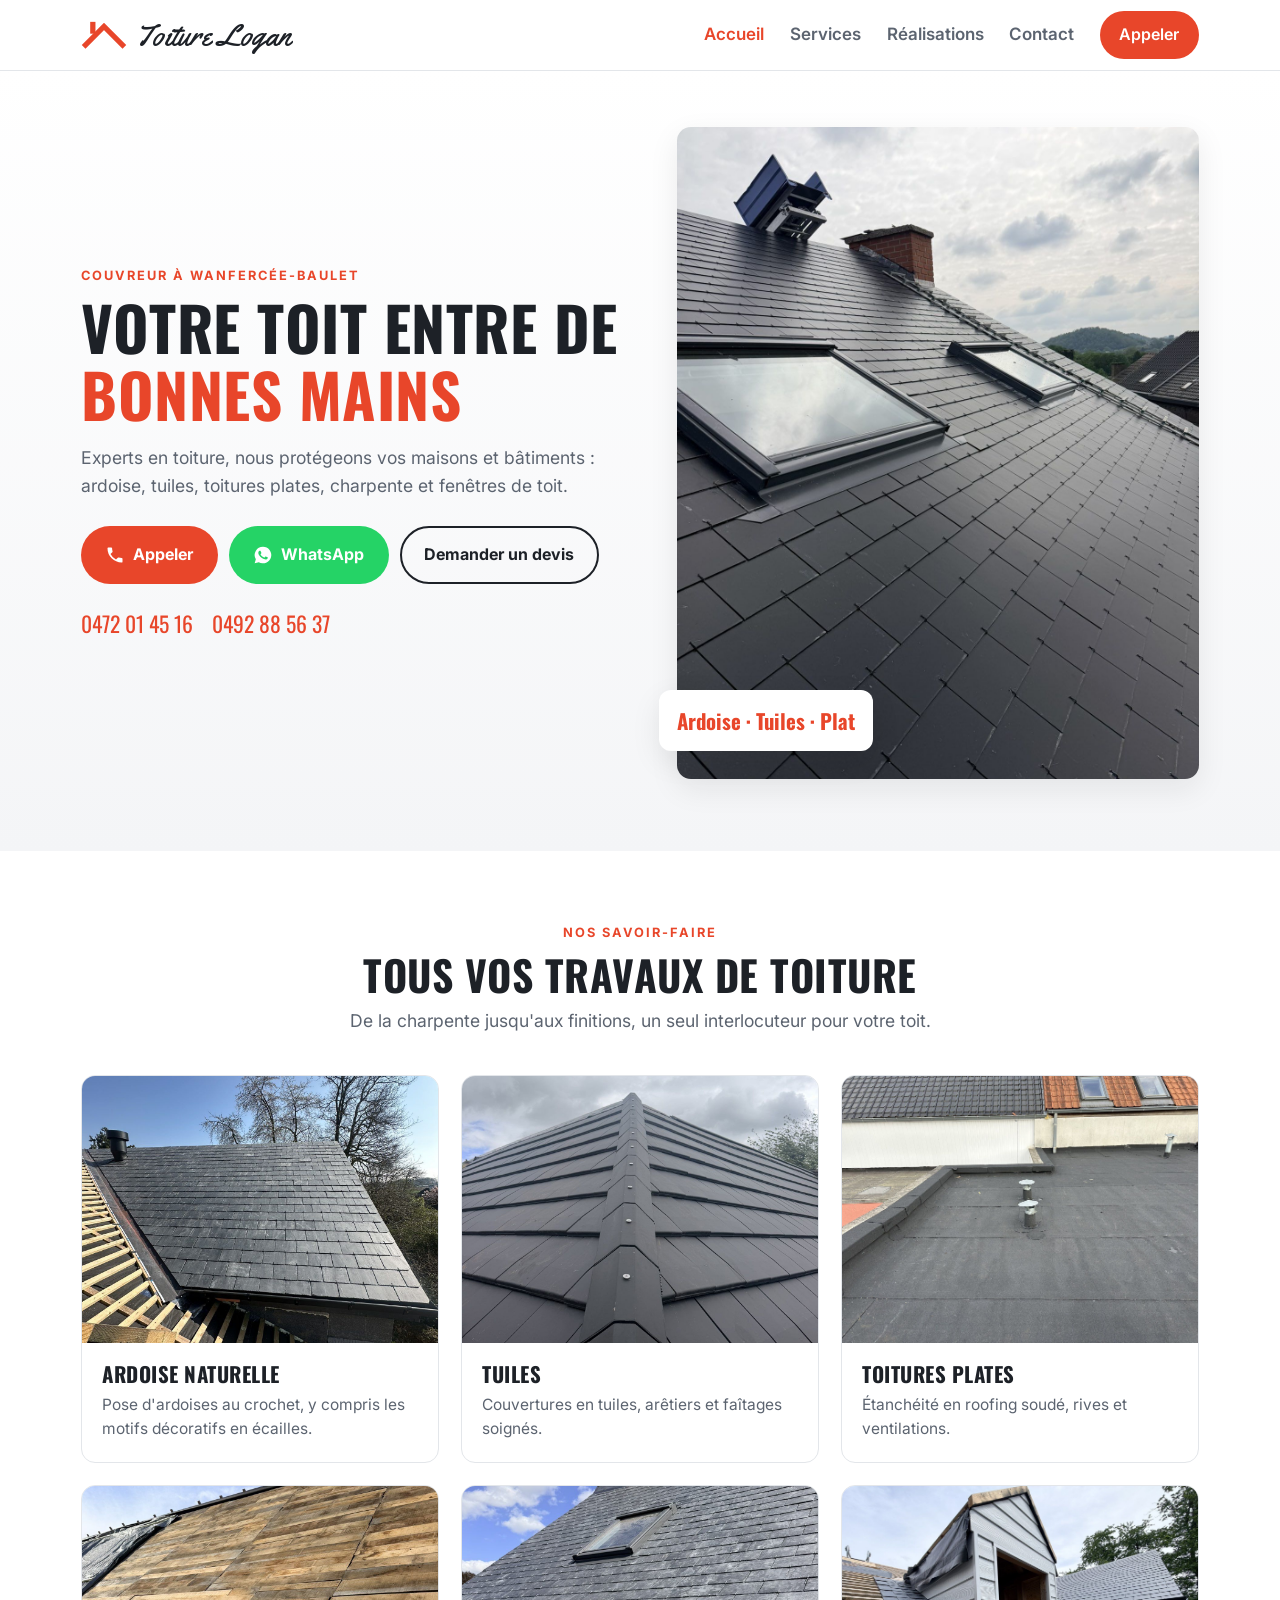
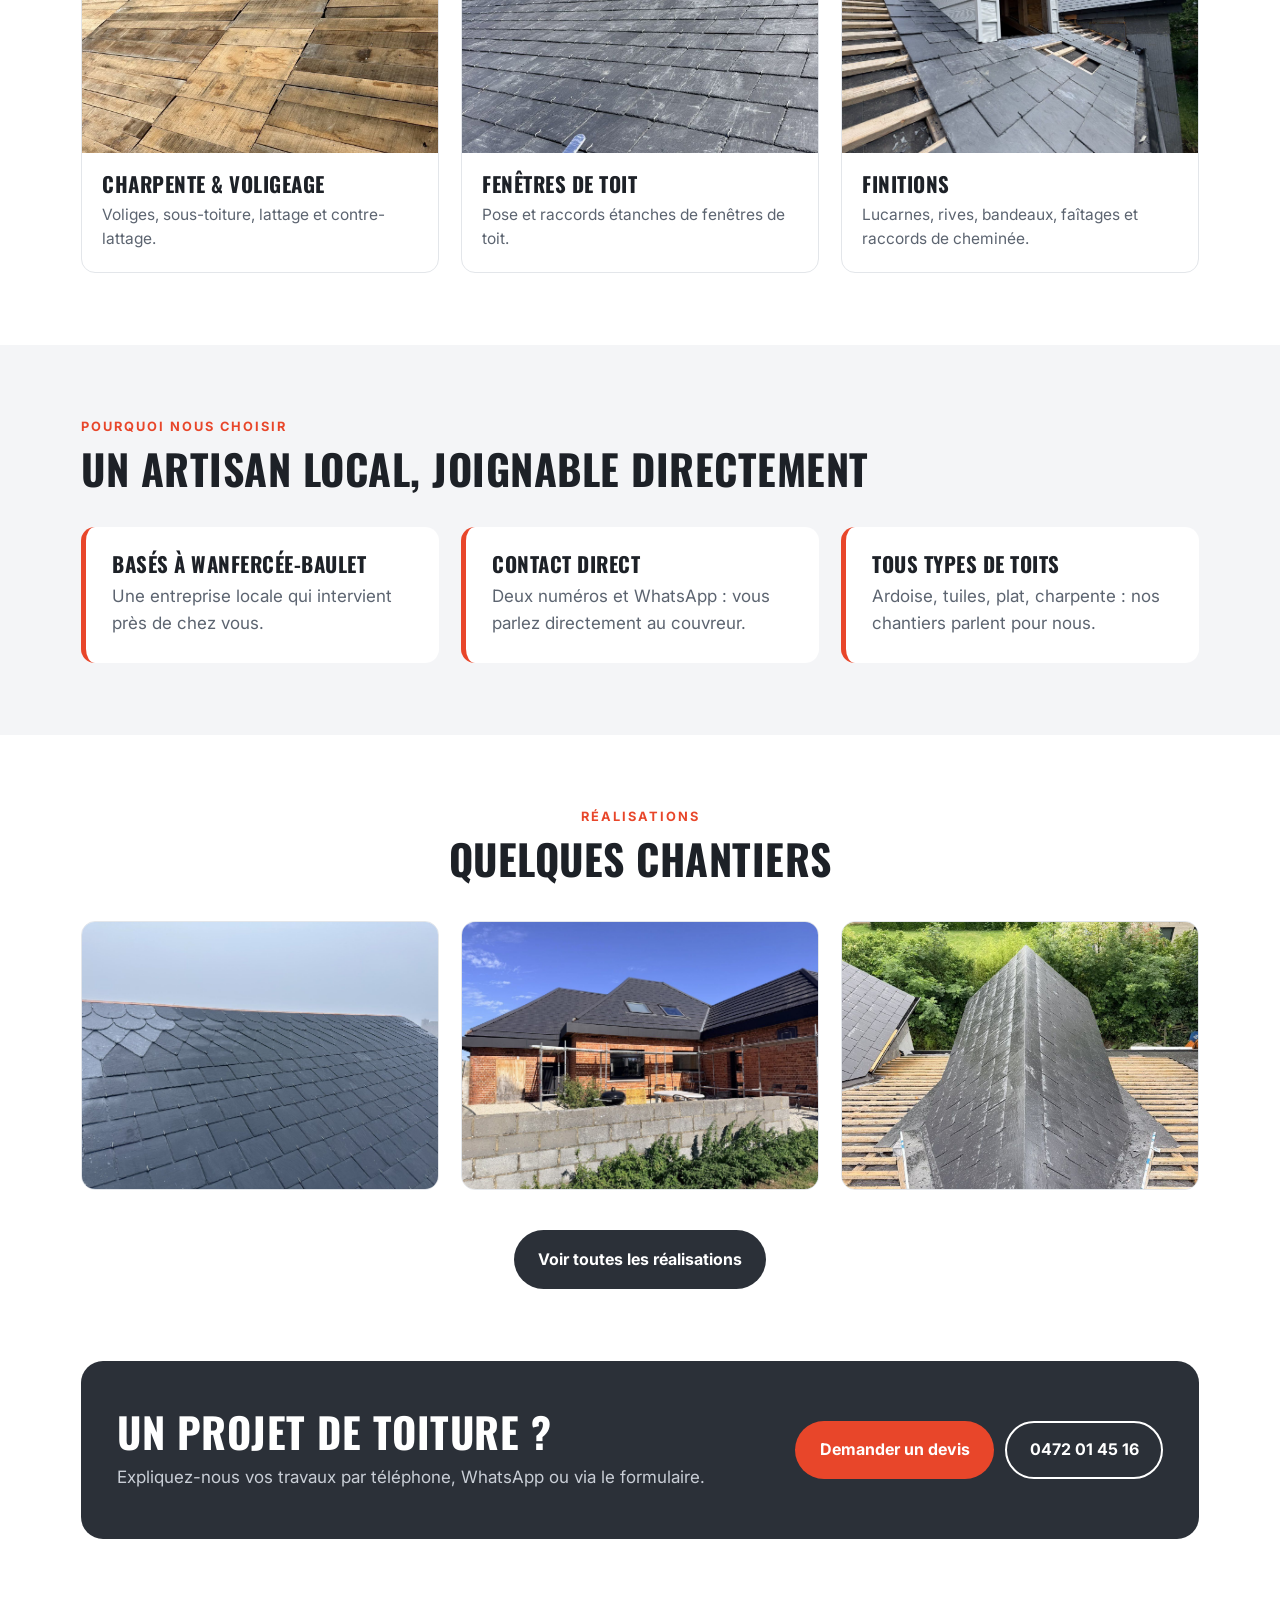
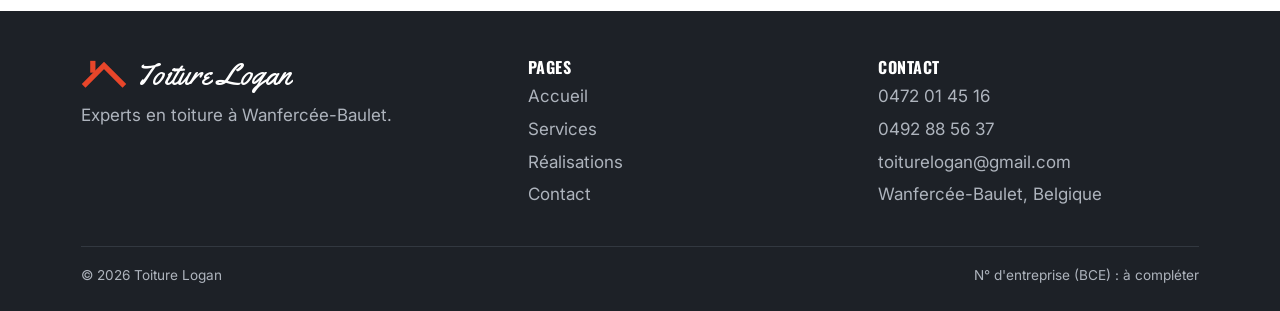
==== index.html @ b342e013 "Add files via upload" ====
<!DOCTYPE html>
<html lang="fr-BE">
<head>
<meta charset="UTF-8">
<meta name="viewport" content="width=device-width, initial-scale=1">
<title>Toiture Logan | Couvreur à Wanfercée-Baulet – Ardoise, tuiles, toitures plates</title>
<meta name="description" content="Toiture Logan, couvreur à Wanfercée-Baulet : couverture en ardoise et en tuiles, toitures plates, charpente et lattage, fenêtres de toit. Appelez le 0472 01 45 16.">
<meta property="og:title" content="Toiture Logan – Couvreur à Wanfercée-Baulet">
<meta property="og:description" content="Experts en toiture : ardoise, tuiles, toitures plates, charpente. Contactez-nous.">
<meta property="og:image" content="photo17.jpg">
<link rel="icon" href="data:image/svg+xml,%3Csvg xmlns='http://www.w3.org/2000/svg' viewBox='0 0 70 44'%3E%3Crect x='14' y='2' width='8' height='18' fill='%23e8462a'/%3E%3Cpath d='M4 40 L35 9 L66 40' fill='none' stroke='%23e8462a' stroke-width='8'/%3E%3C/svg%3E">
<link rel="preconnect" href="https://fonts.googleapis.com">
<link rel="preconnect" href="https://fonts.gstatic.com" crossorigin>
<link href="https://fonts.googleapis.com/css2?family=Inter:wght@400;600;700&family=Oswald:wght@500;700&family=Yellowtail&display=swap" rel="stylesheet">
<link rel="stylesheet" href="style.css">
<script type="application/ld+json">
{
  "@context":"https://schema.org",
  "@type":"RoofingContractor",
  "name":"Toiture Logan",
  "email":"toiturelogan@gmail.com",
  "telephone":["+32472014516","+32492885637"],
  "address":{"@type":"PostalAddress","addressLocality":"Wanfercée-Baulet","addressCountry":"BE"},
  "areaServed":"Wanfercée-Baulet et environs"
}
</script>
</head>
<body>

<header class="header">
  <div class="wrap">
    <a href="index.html" class="logo" aria-label="Toiture Logan – accueil">
      <svg viewBox="0 0 70 44" aria-hidden="true"><rect x="14" y="2" width="8" height="18" fill="#e8462a"/><path d="M4 40 L35 9 L66 40" fill="none" stroke="#e8462a" stroke-width="8"/></svg>
      <span>Toiture Logan</span>
    </a>
    <nav class="nav">
      <a href="index.html" class="active">Accueil</a>
      <a href="services.html">Services</a>
      <a href="realisations.html">Réalisations</a>
      <a href="contact.html">Contact</a>
      <a href="tel:+32472014516" class="btn btn-orange">Appeler</a>
    </nav>
    <button class="burger" aria-label="Ouvrir le menu" aria-expanded="false"><span></span><span></span><span></span></button>
  </div>
</header>

<main>
  <!-- HERO -->
  <section class="hero">
    <div class="wrap">
      <div class="reveal">
        <span class="kicker">Couvreur à Wanfercée-Baulet</span>
        <h1>Votre toit entre de <span>bonnes mains</span></h1>
        <p class="lead">Experts en toiture, nous protégeons vos maisons et bâtiments : ardoise, tuiles, toitures plates, charpente et fenêtres de toit.</p>
        <div class="btns">
          <a href="tel:+32472014516" class="btn btn-orange"><svg viewBox="0 0 24 24"><path d="M6.6 10.8a15.1 15.1 0 0 0 6.6 6.6l2.2-2.2a1 1 0 0 1 1-.25 11.4 11.4 0 0 0 3.6.57 1 1 0 0 1 1 1V20a1 1 0 0 1-1 1A17 17 0 0 1 3 4a1 1 0 0 1 1-1h3.5a1 1 0 0 1 1 1c0 1.25.2 2.45.57 3.57a1 1 0 0 1-.25 1z"/></svg>Appeler</a>
          <a href="https://wa.me/32472014516" target="_blank" rel="noopener" class="btn btn-wa"><svg viewBox="0 0 24 24"><path d="M12 2a10 10 0 0 0-8.6 15.1L2 22l5-1.3A10 10 0 1 0 12 2zm5.3 14.1c-.2.6-1.3 1.2-1.8 1.2-.5.1-1 .2-3.3-.7-2.8-1.1-4.6-4-4.7-4.2-.1-.2-1.1-1.5-1.1-2.9s.7-2 1-2.3c.2-.3.5-.3.7-.3h.5c.2 0 .4 0 .6.5l.8 2c.1.2.1.4 0 .5l-.4.6-.4.4c-.1.2-.3.3-.1.6.2.3.8 1.3 1.7 2.1 1.2 1 2.1 1.3 2.4 1.5.3.1.5.1.6-.1l.9-1c.2-.3.4-.2.7-.1l1.9.9c.3.1.5.2.5.3.1.1.1.6-.1 1.2z"/></svg>WhatsApp</a>
          <a href="contact.html" class="btn btn-ghost">Demander un devis</a>
        </div>
        <div class="phones">
          <a href="tel:+32472014516">0472 01 45 16</a>
          <a href="tel:+32492885637">0492 88 56 37</a>
        </div>
      </div>
      <div class="hero-img reveal">
        <img src="photo17.jpg" alt="Toiture en ardoise avec deux fenêtres de toit posées par Toiture Logan">
        <div class="hero-badge"><b>Ardoise · Tuiles · Plat</b></div>
      </div>
    </div>
  </section>

  <!-- SERVICES -->
  <section class="section">
    <div class="wrap">
      <div class="center reveal">
        <span class="kicker">Nos savoir-faire</span>
        <h2>Tous vos travaux de toiture</h2>
        <p class="lead">De la charpente jusqu'aux finitions, un seul interlocuteur pour votre toit.</p>
      </div>
      <div class="grid g3 mt">
        <a href="services.html#ardoise" class="card reveal"><img src="photo4.jpg" alt="Couverture en ardoise naturelle" loading="lazy"><div class="body"><h3>Ardoise naturelle</h3><p>Pose d'ardoises au crochet, y compris les motifs décoratifs en écailles.</p></div></a>
        <a href="services.html#tuiles" class="card reveal"><img src="photo11.jpg" alt="Toiture en tuiles avec arêtier" loading="lazy"><div class="body"><h3>Tuiles</h3><p>Couvertures en tuiles, arêtiers et faîtages soignés.</p></div></a>
        <a href="services.html#plat" class="card reveal"><img src="photo2.jpg" alt="Toiture plate en roofing" loading="lazy"><div class="body"><h3>Toitures plates</h3><p>Étanchéité en roofing soudé, rives et ventilations.</p></div></a>
        <a href="services.html#charpente" class="card reveal"><img src="photo14.jpg" alt="Voligeage en bois sur une toiture" loading="lazy"><div class="body"><h3>Charpente &amp; voligeage</h3><p>Voliges, sous-toiture, lattage et contre-lattage.</p></div></a>
        <a href="services.html#velux" class="card reveal"><img src="photo1.jpg" alt="Fenêtre de toit intégrée dans l'ardoise" loading="lazy"><div class="body"><h3>Fenêtres de toit</h3><p>Pose et raccords étanches de fenêtres de toit.</p></div></a>
        <a href="services.html#finitions" class="card reveal"><img src="photo9.jpg" alt="Lucarne avec bardage et ardoises" loading="lazy"><div class="body"><h3>Finitions</h3><p>Lucarnes, rives, bandeaux, faîtages et raccords de cheminée.</p></div></a>
      </div>
    </div>
  </section>

  <!-- ATOUTS -->
  <section class="section soft">
    <div class="wrap">
      <div class="reveal">
        <span class="kicker">Pourquoi nous choisir</span>
        <h2>Un artisan local, joignable directement</h2>
      </div>
      <div class="perks">
        <div class="perk reveal"><h3>Basés à Wanfercée-Baulet</h3><p>Une entreprise locale qui intervient près de chez vous.</p></div>
        <div class="perk reveal"><h3>Contact direct</h3><p>Deux numéros et WhatsApp : vous parlez directement au couvreur.</p></div>
        <div class="perk reveal"><h3>Tous types de toits</h3><p>Ardoise, tuiles, plat, charpente : nos chantiers parlent pour nous.</p></div>
      </div>
    </div>
  </section>

  <!-- APERÇU RÉALISATIONS -->
  <section class="section">
    <div class="wrap">
      <div class="center reveal">
        <span class="kicker">Réalisations</span>
        <h2>Quelques chantiers</h2>
      </div>
      <div class="grid g3 mt">
        <div class="card reveal"><img src="photo3.jpg" alt="Ardoises décoratives en écailles" loading="lazy"></div>
        <div class="card reveal"><img src="photo10.jpg" alt="Maison avec nouvelle toiture en tuiles et bandeaux noirs" loading="lazy"></div>
        <div class="card reveal"><img src="photo8.jpg" alt="Croupe en ardoise naturelle" loading="lazy"></div>
      </div>
      <div class="center mt"><a href="realisations.html" class="btn btn-dark">Voir toutes les réalisations</a></div>
    </div>
  </section>

  <!-- CTA -->
  <section class="section" style="padding-top:0">
    <div class="wrap">
      <div class="cta reveal">
        <div>
          <h2>Un projet de toiture ?</h2>
          <p>Expliquez-nous vos travaux par téléphone, WhatsApp ou via le formulaire.</p>
        </div>
        <div class="btns" style="margin-top:0">
          <a href="contact.html" class="btn btn-orange">Demander un devis</a>
          <a href="tel:+32472014516" class="btn btn-ghost" style="border-color:#fff;color:#fff">0472 01 45 16</a>
        </div>
      </div>
    </div>
  </section>
</main>

<footer class="footer">
  <div class="wrap">
    <div class="cols">
      <div>
        <div class="logo"><svg viewBox="0 0 70 44" aria-hidden="true"><rect x="14" y="2" width="8" height="18" fill="#e8462a"/><path d="M4 40 L35 9 L66 40" fill="none" stroke="#e8462a" stroke-width="8"/></svg><span>Toiture Logan</span></div>
        <p style="margin-top:12px">Experts en toiture à Wanfercée-Baulet.</p>
      </div>
      <div>
        <h3>Pages</h3>
        <ul><li><a href="index.html">Accueil</a></li><li><a href="services.html">Services</a></li><li><a href="realisations.html">Réalisations</a></li><li><a href="contact.html">Contact</a></li></ul>
      </div>
      <div>
        <h3>Contact</h3>
        <ul><li><a href="tel:+32472014516">0472 01 45 16</a></li><li><a href="tel:+32492885637">0492 88 56 37</a></li><li><a href="mailto:toiturelogan@gmail.com">toiturelogan@gmail.com</a></li><li>Wanfercée-Baulet, Belgique</li></ul>
      </div>
    </div>
    <div class="copy"><span>© <span id="year">2026</span> Toiture Logan</span><span>N° d'entreprise (BCE) : à compléter</span></div>
  </div>
</footer>

<nav class="mobile-bar" aria-label="Actions rapides">
  <a href="tel:+32472014516" class="mb-call"><svg viewBox="0 0 24 24"><path d="M6.6 10.8a15.1 15.1 0 0 0 6.6 6.6l2.2-2.2a1 1 0 0 1 1-.25 11.4 11.4 0 0 0 3.6.57 1 1 0 0 1 1 1V20a1 1 0 0 1-1 1A17 17 0 0 1 3 4a1 1 0 0 1 1-1h3.5a1 1 0 0 1 1 1c0 1.25.2 2.45.57 3.57a1 1 0 0 1-.25 1z"/></svg>Appeler</a>
  <a href="https://wa.me/32472014516" target="_blank" rel="noopener" class="mb-wa"><svg viewBox="0 0 24 24"><path d="M12 2a10 10 0 0 0-8.6 15.1L2 22l5-1.3A10 10 0 1 0 12 2z"/></svg>WhatsApp</a>
  <a href="contact.html"><svg viewBox="0 0 24 24"><path d="M5 3h10l4 4v14H5V3zm3 7h8v2H8v-2zm0 4h8v2H8v-2z"/></svg>Devis</a>
</nav>

<script src="script.js"></script>
</body>
</html>
---- style.css ----
/* ===== Toiture Logan — feuille de style ===== */
:root{
  --orange:#e8462a;
  --orange-dark:#c7361d;
  --ink:#1d2127;
  --slate:#2b3038;
  --muted:#5c6470;
  --line:#e3e6ea;
  --soft:#f4f5f7;
  --white:#ffffff;
  --radius:14px;
  --shadow:0 10px 30px rgba(20,24,30,.08);
  --wrap:1150px;
}
*{box-sizing:border-box;margin:0;padding:0}
html{scroll-behavior:smooth}
body{
  font-family:"Inter",system-ui,-apple-system,Segoe UI,Roboto,sans-serif;
  color:var(--ink);background:var(--white);line-height:1.6;font-size:17px;
  padding-bottom:72px; /* place pour la barre mobile */
}
img{max-width:100%;display:block}
a{color:inherit;text-decoration:none}
h1,h2,h3{font-family:"Oswald",Impact,sans-serif;text-transform:uppercase;line-height:1.1;letter-spacing:.5px}
h1{font-size:clamp(2.2rem,6vw,3.8rem)}
h2{font-size:clamp(1.7rem,4.5vw,2.6rem);margin-bottom:.6rem}
h3{font-size:1.3rem;margin-bottom:.4rem}
.wrap{max-width:var(--wrap);margin:0 auto;padding:0 16px}
.section{padding:72px 0}
.section.soft{background:var(--soft)}
.kicker{color:var(--orange);font-weight:700;text-transform:uppercase;letter-spacing:2px;font-size:.8rem;margin-bottom:.5rem;display:block}
.lead{color:var(--muted);font-size:1.1rem;max-width:640px}
.center{text-align:center}
.center .lead{margin:0 auto}

/* ---- Boutons ---- */
.btn{display:inline-flex;align-items:center;justify-content:center;gap:.5rem;
  padding:.9rem 1.4rem;border-radius:999px;font-weight:700;border:2px solid transparent;
  cursor:pointer;font-size:1rem;transition:.2s;font-family:inherit}
.btn-orange{background:var(--orange);color:#fff}
.btn-orange:hover{background:var(--orange-dark)}
.btn-dark{background:var(--slate);color:#fff}
.btn-dark:hover{background:#000}
.btn-ghost{border-color:var(--ink);color:var(--ink);background:transparent}
.btn-ghost:hover{background:var(--ink);color:#fff}
.btn-wa{background:#25d366;color:#fff}
.btn-wa:hover{background:#1ebe5a}
.btns{display:flex;flex-wrap:wrap;gap:.7rem;margin-top:1.6rem}
.btn svg{width:20px;height:20px;fill:currentColor}

/* ---- En-tête ---- */
.header{position:sticky;top:0;z-index:50;background:rgba(255,255,255,.96);
  backdrop-filter:blur(8px);border-bottom:1px solid var(--line)}
.header .wrap{display:flex;align-items:center;justify-content:space-between;height:70px}
.logo{display:flex;align-items:center;gap:.5rem}
.logo svg{width:46px;height:30px}
.logo span{font-family:"Yellowtail",cursive;font-size:1.9rem;color:var(--ink);line-height:1}
.nav{display:flex;align-items:center;gap:1.6rem}
.nav a{font-weight:600;color:var(--muted)}
.nav a:hover,.nav a.active{color:var(--orange)}
.nav .btn{color:#fff;padding:.6rem 1.1rem}
.burger{display:none;background:none;border:0;cursor:pointer;padding:8px}
.burger span{display:block;width:26px;height:3px;background:var(--ink);margin:5px 0;border-radius:2px;transition:.3s}

/* ---- Accueil : hero ---- */
.hero{padding:56px 0 72px;background:linear-gradient(180deg,#fff 0%,var(--soft) 100%)}
.hero .wrap{display:grid;grid-template-columns:1.05fr 1fr;gap:48px;align-items:center}
.hero h1 span{color:var(--orange)}
.hero p{margin-top:1rem}
.hero-img{position:relative}
.hero-img img{border-radius:var(--radius);box-shadow:var(--shadow);aspect-ratio:4/5;object-fit:cover;width:100%}
.hero-badge{position:absolute;left:-18px;bottom:28px;background:#fff;border-radius:12px;
  padding:14px 18px;box-shadow:var(--shadow);font-weight:700;display:flex;gap:10px;align-items:center}
.hero-badge b{color:var(--orange);font-family:"Oswald",sans-serif;font-size:1.3rem}
.phones{display:flex;flex-wrap:wrap;gap:1.2rem;margin-top:1.4rem;font-family:"Oswald",sans-serif;font-size:1.35rem}
.phones a{color:var(--orange)}

/* ---- Cartes services ---- */
.grid{display:grid;gap:22px}
.g3{grid-template-columns:repeat(3,1fr)}
.g2{grid-template-columns:repeat(2,1fr)}
.card{background:#fff;border:1px solid var(--line);border-radius:var(--radius);overflow:hidden;transition:.25s}
.card:hover{transform:translateY(-4px);box-shadow:var(--shadow)}
.card img{aspect-ratio:4/3;object-fit:cover;width:100%}
.card .body{padding:20px}
.card p{color:var(--muted);font-size:.97rem}
.mt{margin-top:40px}

/* ---- Atouts ---- */
.perks{display:grid;grid-template-columns:repeat(3,1fr);gap:22px;margin-top:36px}
.perk{background:#fff;border-radius:var(--radius);padding:26px;border-left:5px solid var(--orange)}
.perk p{color:var(--muted)}

/* ---- Bandeau d'appel ---- */
.cta{background:var(--slate);color:#fff;border-radius:22px;padding:48px 36px;
  display:flex;align-items:center;justify-content:space-between;gap:24px;flex-wrap:wrap}
.cta h2{color:#fff}
.cta p{color:#c9ced6}

/* ---- Page services ---- */
.page-head{padding:56px 0 40px;background:var(--soft);border-bottom:1px solid var(--line)}
.service{display:grid;grid-template-columns:1fr 1fr;gap:40px;align-items:center;padding:48px 0;border-bottom:1px solid var(--line)}
.service:last-child{border-bottom:0}
.service.rev .pics{order:2}
.pics{display:grid;grid-template-columns:1fr 1fr;gap:10px}
.pics img{border-radius:10px;aspect-ratio:1/1;object-fit:cover;width:100%;cursor:zoom-in}
.pics img:first-child{grid-column:1/-1;aspect-ratio:16/10}
.service ul{margin:1rem 0 0 1.1rem;color:var(--muted)}
.service li{margin:.25rem 0}

/* ---- Galerie ---- */
.filters{display:flex;flex-wrap:wrap;gap:.5rem;margin:28px 0}
.filters button{border:1px solid var(--line);background:#fff;border-radius:999px;padding:.55rem 1.1rem;
  font-weight:600;cursor:pointer;font-family:inherit;font-size:.95rem;color:var(--muted)}
.filters button.on{background:var(--orange);border-color:var(--orange);color:#fff}
.gallery{display:grid;grid-template-columns:repeat(3,1fr);gap:12px}
.gallery figure{position:relative;border-radius:12px;overflow:hidden;cursor:zoom-in;background:var(--soft)}
.gallery img{aspect-ratio:1/1;object-fit:cover;width:100%;transition:.4s}
.gallery figure:hover img{transform:scale(1.05)}
.gallery figcaption{position:absolute;left:0;right:0;bottom:0;padding:26px 12px 10px;
  background:linear-gradient(transparent,rgba(0,0,0,.65));color:#fff;font-size:.85rem;font-weight:600}
.gallery figure.hide{display:none}

/* ---- Visionneuse ---- */
.lightbox{position:fixed;inset:0;background:rgba(10,12,15,.93);display:none;align-items:center;justify-content:center;z-index:100;padding:16px}
.lightbox.open{display:flex}
.lightbox img{max-height:86vh;border-radius:8px}
.lightbox button{position:absolute;background:rgba(255,255,255,.12);border:0;color:#fff;font-size:1.8rem;
  width:48px;height:48px;border-radius:50%;cursor:pointer}
.lb-close{top:16px;right:16px}
.lb-prev{left:12px;top:50%;transform:translateY(-50%)}
.lb-next{right:12px;top:50%;transform:translateY(-50%)}

/* ---- Contact ---- */
.contact-grid{display:grid;grid-template-columns:1fr 1.2fr;gap:40px;align-items:start}
.info{display:flex;flex-direction:column;gap:14px}
.info a,.info div{display:flex;gap:14px;align-items:center;background:var(--soft);padding:18px;border-radius:12px;font-weight:600}
.info svg{width:26px;height:26px;fill:var(--orange);flex-shrink:0}
.info small{display:block;color:var(--muted);font-weight:400;font-size:.85rem}
form{background:#fff;border:1px solid var(--line);border-radius:var(--radius);padding:28px;box-shadow:var(--shadow)}
label{display:block;font-weight:600;font-size:.92rem;margin:14px 0 6px}
input,select,textarea{width:100%;padding:.85rem 1rem;border:1px solid var(--line);border-radius:10px;
  font:inherit;font-size:1rem;background:#fff;color:var(--ink)}
input:focus,select:focus,textarea:focus{outline:2px solid var(--orange);border-color:transparent}
textarea{min-height:120px;resize:vertical}
.row{display:grid;grid-template-columns:1fr 1fr;gap:14px}
.form-note{color:var(--muted);font-size:.85rem;margin-top:12px}
.form-error{color:var(--orange-dark);font-weight:600;margin-top:10px;display:none}

/* ---- Pied de page ---- */
.footer{background:var(--ink);color:#aeb4bd;padding:48px 0 24px;margin-top:0}
.footer .cols{display:grid;grid-template-columns:1.3fr 1fr 1fr;gap:30px}
.footer h3{color:#fff;font-size:1rem}
.footer a:hover{color:var(--orange)}
.footer .logo span{color:#fff}
.footer ul{list-style:none}
.footer li{margin:.35rem 0}
.copy{border-top:1px solid #323840;margin-top:32px;padding-top:18px;font-size:.85rem;display:flex;justify-content:space-between;flex-wrap:wrap;gap:8px}

/* ---- Barre d'action mobile ---- */
.mobile-bar{position:fixed;bottom:0;left:0;right:0;display:none;grid-template-columns:repeat(3,1fr);
  background:#fff;border-top:1px solid var(--line);z-index:60;box-shadow:0 -6px 20px rgba(0,0,0,.06)}
.mobile-bar a{display:flex;flex-direction:column;align-items:center;gap:2px;padding:9px 0 11px;font-size:.78rem;font-weight:700}
.mobile-bar svg{width:22px;height:22px;fill:currentColor}
.mobile-bar .mb-call{color:var(--orange)}
.mobile-bar .mb-wa{color:#1ea952}

/* ---- Apparition au défilement ---- */
.reveal{opacity:0;transform:translateY(24px);transition:.7s ease}
.reveal.in{opacity:1;transform:none}

/* ===== Responsive ===== */
@media (max-width:900px){
  .hero .wrap,.service,.contact-grid{grid-template-columns:1fr}
  .service.rev .pics{order:0}
  .g3,.perks{grid-template-columns:1fr 1fr}
  .gallery{grid-template-columns:1fr 1fr}
  .footer .cols{grid-template-columns:1fr 1fr}
  .hero-img img{aspect-ratio:4/3}
  .hero-badge{left:12px}
}
@media (max-width:760px){
  .burger{display:block}
  .nav{position:fixed;top:70px;left:0;right:0;background:#fff;flex-direction:column;gap:0;
    border-bottom:1px solid var(--line);max-height:0;overflow:hidden;transition:max-height .35s}
  .nav.open{max-height:400px}
  .nav a{width:100%;padding:16px;border-top:1px solid var(--line);text-align:center}
  .nav .btn{border-radius:0}
  .burger.open span:nth-child(1){transform:translateY(8px) rotate(45deg)}
  .burger.open span:nth-child(2){opacity:0}
  .burger.open span:nth-child(3){transform:translateY(-8px) rotate(-45deg)}
  .mobile-bar{display:grid}
}
@media (min-width:761px){body{padding-bottom:0}}
@media (max-width:560px){
  body{font-size:16px}
  .section{padding:52px 0}
  .g3,.g2,.perks,.row,.footer .cols{grid-template-columns:1fr}
  .cta{padding:34px 22px}
  .btns .btn{flex:1 1 100%}
}
@media (prefers-reduced-motion:reduce){.reveal{opacity:1;transform:none;transition:none}html{scroll-behavior:auto}}
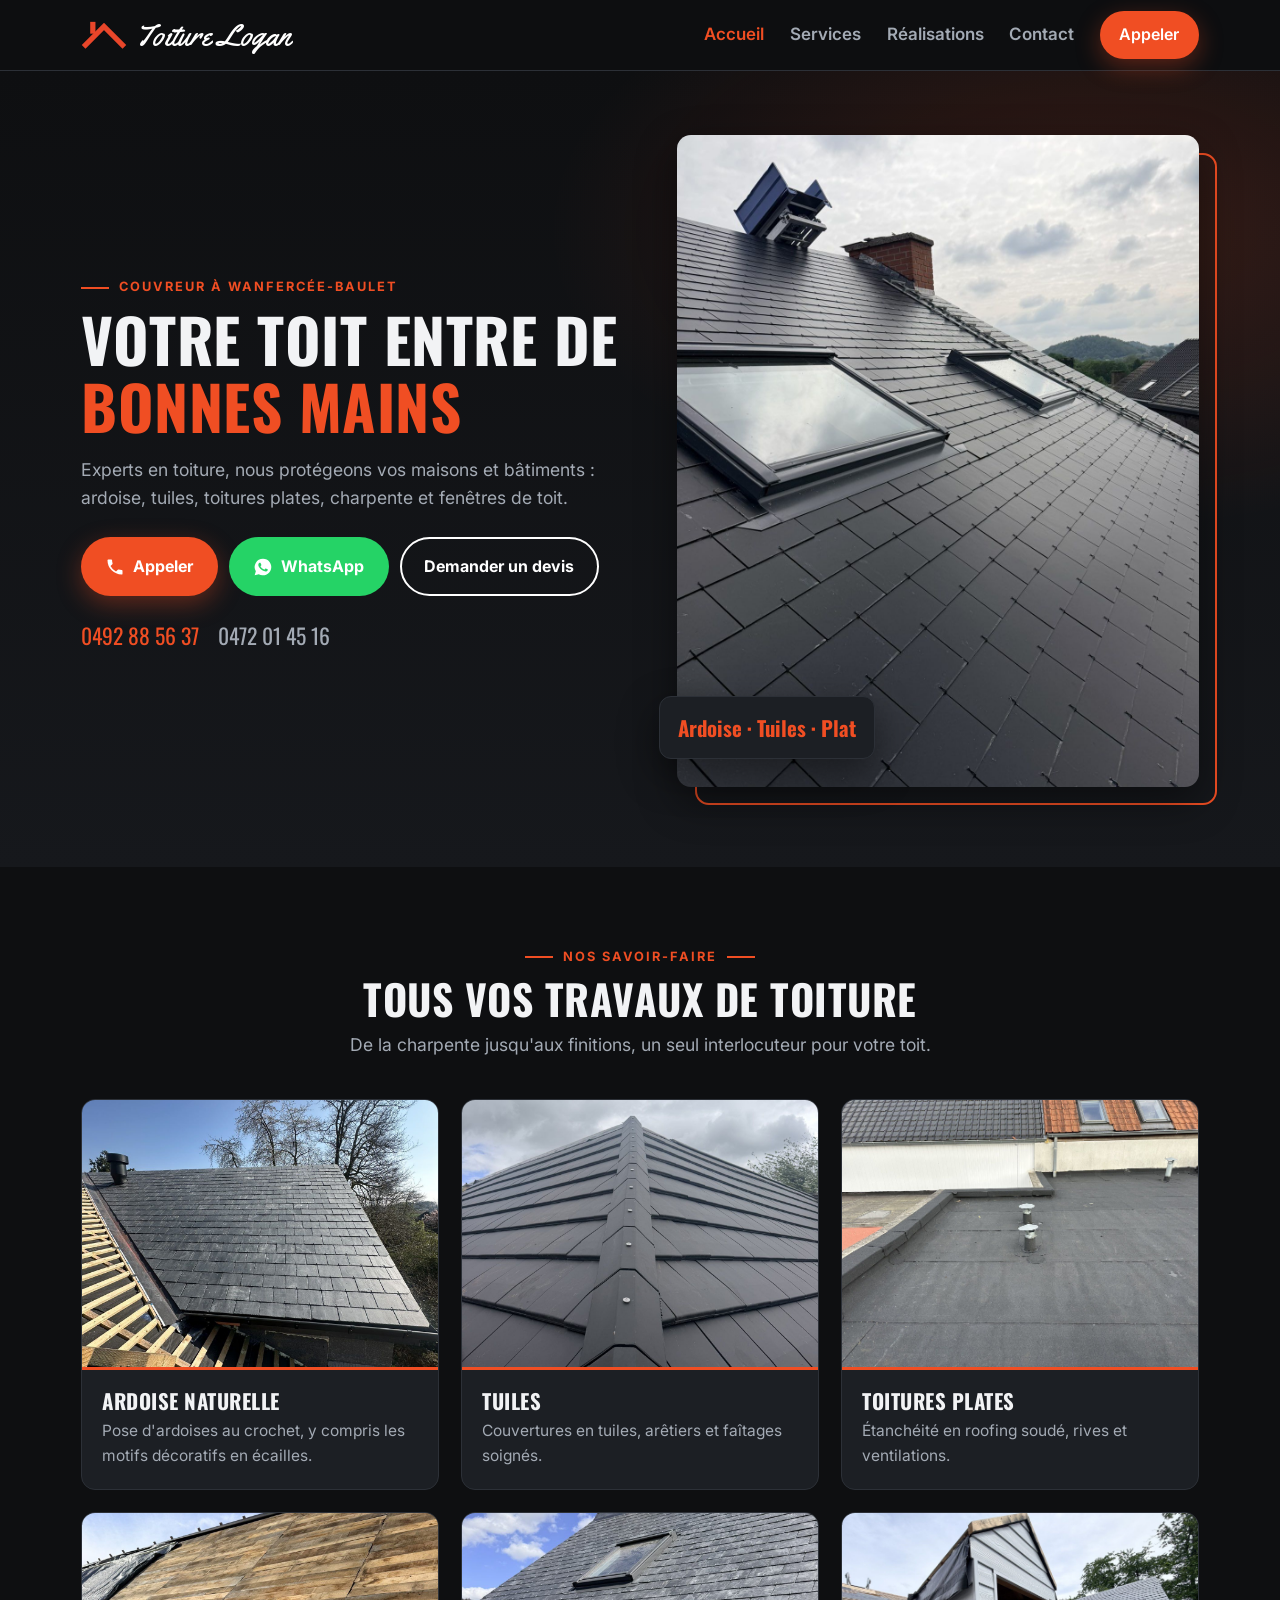
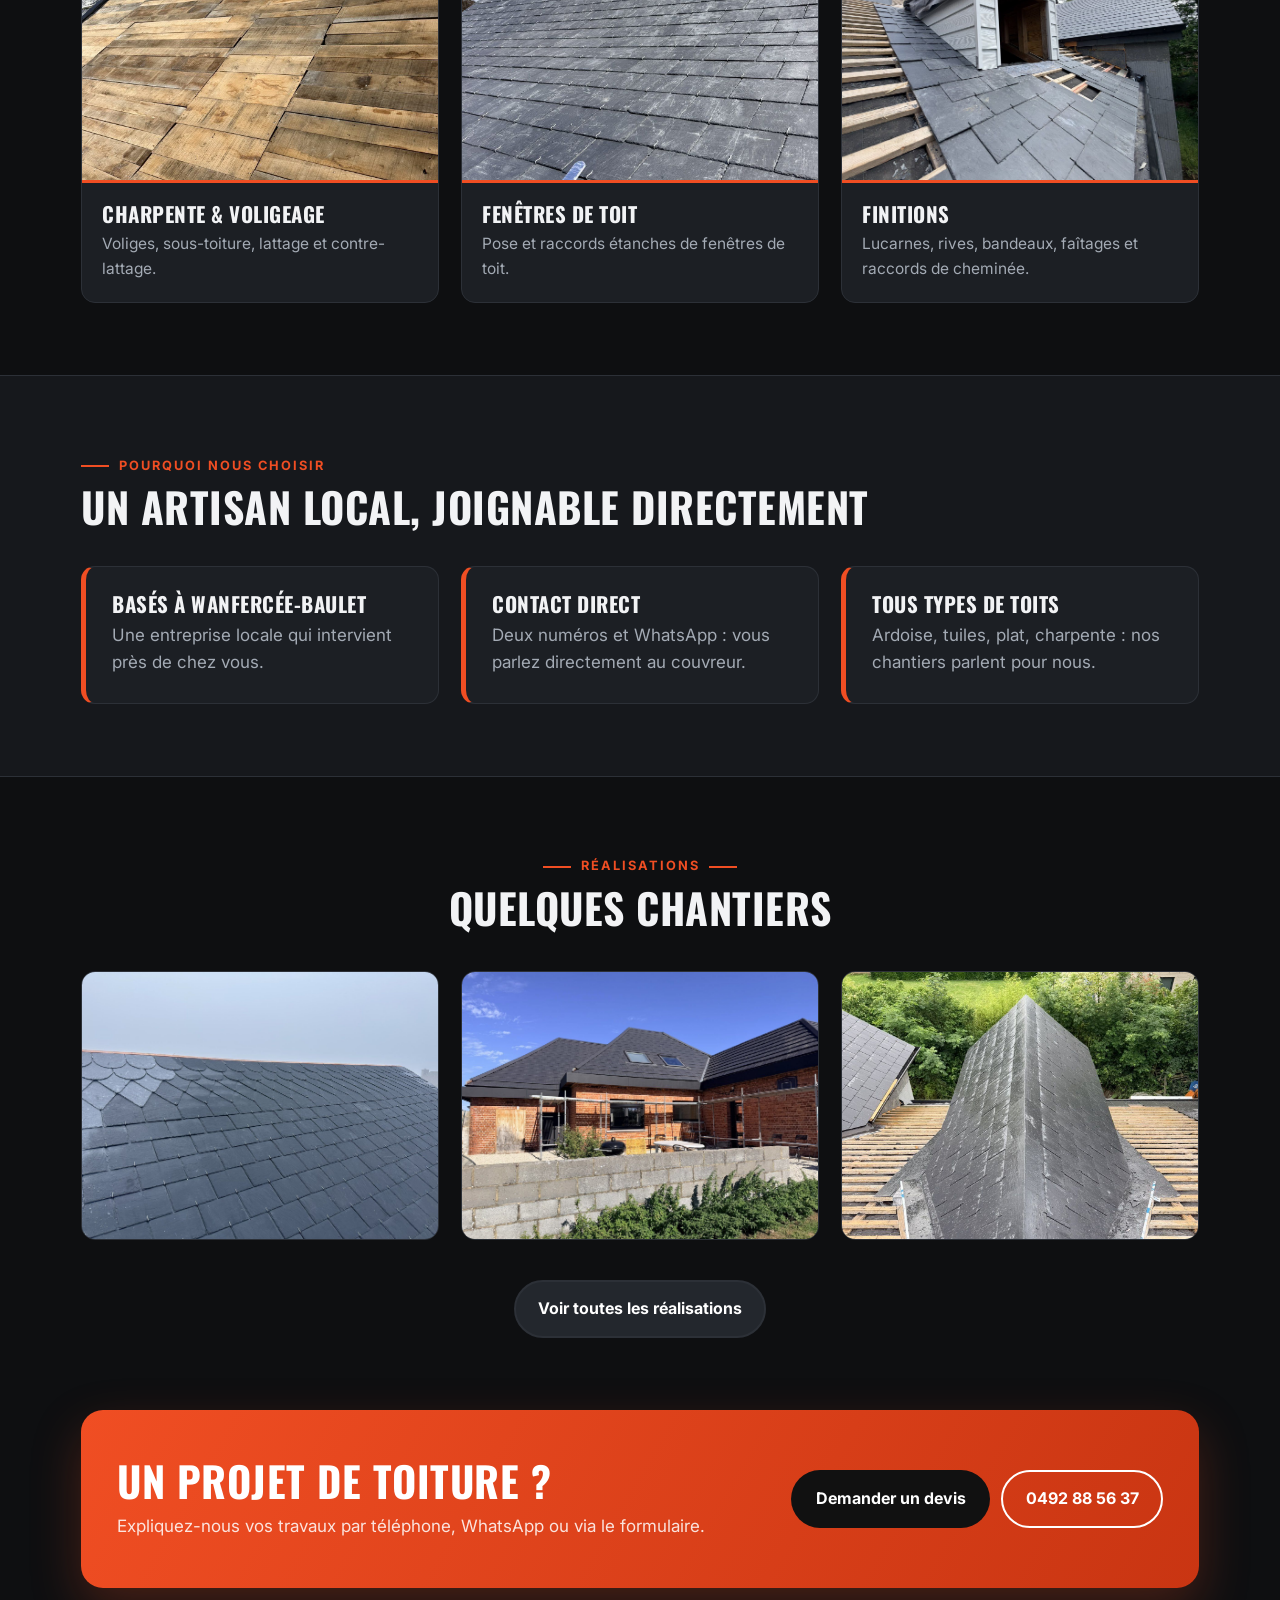
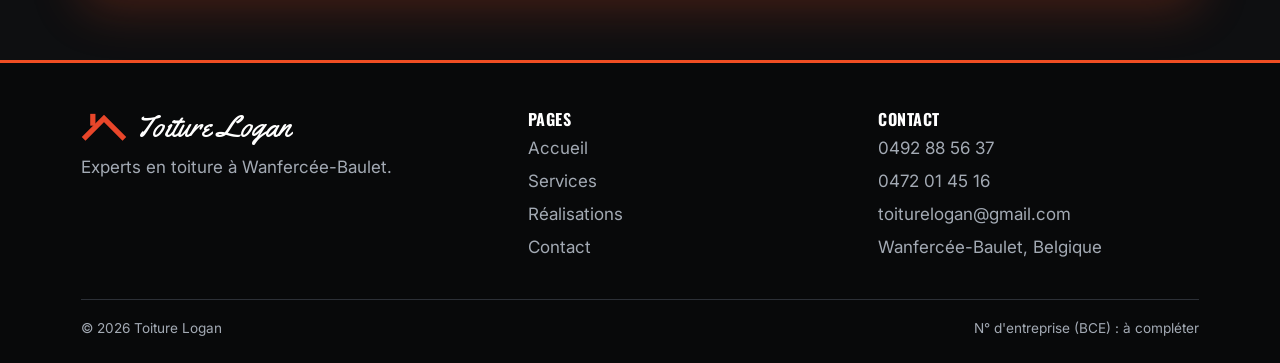
==== commit 7587800c: "Add files via upload" ====
--- a/index.html
+++ b/index.html
@@ -4,7 +4,7 @@
 <meta charset="UTF-8">
 <meta name="viewport" content="width=device-width, initial-scale=1">
 <title>Toiture Logan | Couvreur à Wanfercée-Baulet – Ardoise, tuiles, toitures plates</title>
-<meta name="description" content="Toiture Logan, couvreur à Wanfercée-Baulet : couverture en ardoise et en tuiles, toitures plates, charpente et lattage, fenêtres de toit. Appelez le 0472 01 45 16.">
+<meta name="description" content="Toiture Logan, couvreur à Wanfercée-Baulet : couverture en ardoise et en tuiles, toitures plates, charpente et lattage, fenêtres de toit. Appelez le 0492 88 56 37.">
 <meta property="og:title" content="Toiture Logan – Couvreur à Wanfercée-Baulet">
 <meta property="og:description" content="Experts en toiture : ardoise, tuiles, toitures plates, charpente. Contactez-nous.">
 <meta property="og:image" content="photo17.jpg">
@@ -19,7 +19,7 @@
   "@type":"RoofingContractor",
   "name":"Toiture Logan",
   "email":"toiturelogan@gmail.com",
-  "telephone":["+32472014516","+32492885637"],
+  "telephone":["+32492885637","+32472014516"],
   "address":{"@type":"PostalAddress","addressLocality":"Wanfercée-Baulet","addressCountry":"BE"},
   "areaServed":"Wanfercée-Baulet et environs"
 }
@@ -38,7 +38,7 @@
       <a href="services.html">Services</a>
       <a href="realisations.html">Réalisations</a>
       <a href="contact.html">Contact</a>
-      <a href="tel:+32472014516" class="btn btn-orange">Appeler</a>
+      <a href="tel:+32492885637" class="btn btn-orange">Appeler</a>
     </nav>
     <button class="burger" aria-label="Ouvrir le menu" aria-expanded="false"><span></span><span></span><span></span></button>
   </div>
@@ -53,13 +53,13 @@
         <h1>Votre toit entre de <span>bonnes mains</span></h1>
         <p class="lead">Experts en toiture, nous protégeons vos maisons et bâtiments : ardoise, tuiles, toitures plates, charpente et fenêtres de toit.</p>
         <div class="btns">
-          <a href="tel:+32472014516" class="btn btn-orange"><svg viewBox="0 0 24 24"><path d="M6.6 10.8a15.1 15.1 0 0 0 6.6 6.6l2.2-2.2a1 1 0 0 1 1-.25 11.4 11.4 0 0 0 3.6.57 1 1 0 0 1 1 1V20a1 1 0 0 1-1 1A17 17 0 0 1 3 4a1 1 0 0 1 1-1h3.5a1 1 0 0 1 1 1c0 1.25.2 2.45.57 3.57a1 1 0 0 1-.25 1z"/></svg>Appeler</a>
-          <a href="https://wa.me/32472014516" target="_blank" rel="noopener" class="btn btn-wa"><svg viewBox="0 0 24 24"><path d="M12 2a10 10 0 0 0-8.6 15.1L2 22l5-1.3A10 10 0 1 0 12 2zm5.3 14.1c-.2.6-1.3 1.2-1.8 1.2-.5.1-1 .2-3.3-.7-2.8-1.1-4.6-4-4.7-4.2-.1-.2-1.1-1.5-1.1-2.9s.7-2 1-2.3c.2-.3.5-.3.7-.3h.5c.2 0 .4 0 .6.5l.8 2c.1.2.1.4 0 .5l-.4.6-.4.4c-.1.2-.3.3-.1.6.2.3.8 1.3 1.7 2.1 1.2 1 2.1 1.3 2.4 1.5.3.1.5.1.6-.1l.9-1c.2-.3.4-.2.7-.1l1.9.9c.3.1.5.2.5.3.1.1.1.6-.1 1.2z"/></svg>WhatsApp</a>
+          <a href="tel:+32492885637" class="btn btn-orange"><svg viewBox="0 0 24 24"><path d="M6.6 10.8a15.1 15.1 0 0 0 6.6 6.6l2.2-2.2a1 1 0 0 1 1-.25 11.4 11.4 0 0 0 3.6.57 1 1 0 0 1 1 1V20a1 1 0 0 1-1 1A17 17 0 0 1 3 4a1 1 0 0 1 1-1h3.5a1 1 0 0 1 1 1c0 1.25.2 2.45.57 3.57a1 1 0 0 1-.25 1z"/></svg>Appeler</a>
+          <a href="https://wa.me/32492885637" target="_blank" rel="noopener" class="btn btn-wa"><svg viewBox="0 0 24 24"><path d="M12 2a10 10 0 0 0-8.6 15.1L2 22l5-1.3A10 10 0 1 0 12 2zm5.3 14.1c-.2.6-1.3 1.2-1.8 1.2-.5.1-1 .2-3.3-.7-2.8-1.1-4.6-4-4.7-4.2-.1-.2-1.1-1.5-1.1-2.9s.7-2 1-2.3c.2-.3.5-.3.7-.3h.5c.2 0 .4 0 .6.5l.8 2c.1.2.1.4 0 .5l-.4.6-.4.4c-.1.2-.3.3-.1.6.2.3.8 1.3 1.7 2.1 1.2 1 2.1 1.3 2.4 1.5.3.1.5.1.6-.1l.9-1c.2-.3.4-.2.7-.1l1.9.9c.3.1.5.2.5.3.1.1.1.6-.1 1.2z"/></svg>WhatsApp</a>
           <a href="contact.html" class="btn btn-ghost">Demander un devis</a>
         </div>
         <div class="phones">
+          <a href="tel:+32492885637">0492 88 56 37</a>
           <a href="tel:+32472014516">0472 01 45 16</a>
-          <a href="tel:+32492885637">0492 88 56 37</a>
         </div>
       </div>
       <div class="hero-img reveal">
@@ -129,7 +129,7 @@
         </div>
         <div class="btns" style="margin-top:0">
           <a href="contact.html" class="btn btn-orange">Demander un devis</a>
-          <a href="tel:+32472014516" class="btn btn-ghost" style="border-color:#fff;color:#fff">0472 01 45 16</a>
+          <a href="tel:+32492885637" class="btn btn-ghost" style="border-color:#fff;color:#fff">0492 88 56 37</a>
         </div>
       </div>
     </div>
@@ -149,7 +149,7 @@
       </div>
       <div>
         <h3>Contact</h3>
-        <ul><li><a href="tel:+32472014516">0472 01 45 16</a></li><li><a href="tel:+32492885637">0492 88 56 37</a></li><li><a href="mailto:toiturelogan@gmail.com">toiturelogan@gmail.com</a></li><li>Wanfercée-Baulet, Belgique</li></ul>
+        <ul><li><a href="tel:+32492885637">0492 88 56 37</a></li><li><a href="tel:+32472014516">0472 01 45 16</a></li><li><a href="mailto:toiturelogan@gmail.com">toiturelogan@gmail.com</a></li><li>Wanfercée-Baulet, Belgique</li></ul>
       </div>
     </div>
     <div class="copy"><span>© <span id="year">2026</span> Toiture Logan</span><span>N° d'entreprise (BCE) : à compléter</span></div>
@@ -157,8 +157,8 @@
 </footer>
 
 <nav class="mobile-bar" aria-label="Actions rapides">
-  <a href="tel:+32472014516" class="mb-call"><svg viewBox="0 0 24 24"><path d="M6.6 10.8a15.1 15.1 0 0 0 6.6 6.6l2.2-2.2a1 1 0 0 1 1-.25 11.4 11.4 0 0 0 3.6.57 1 1 0 0 1 1 1V20a1 1 0 0 1-1 1A17 17 0 0 1 3 4a1 1 0 0 1 1-1h3.5a1 1 0 0 1 1 1c0 1.25.2 2.45.57 3.57a1 1 0 0 1-.25 1z"/></svg>Appeler</a>
-  <a href="https://wa.me/32472014516" target="_blank" rel="noopener" class="mb-wa"><svg viewBox="0 0 24 24"><path d="M12 2a10 10 0 0 0-8.6 15.1L2 22l5-1.3A10 10 0 1 0 12 2z"/></svg>WhatsApp</a>
+  <a href="tel:+32492885637" class="mb-call"><svg viewBox="0 0 24 24"><path d="M6.6 10.8a15.1 15.1 0 0 0 6.6 6.6l2.2-2.2a1 1 0 0 1 1-.25 11.4 11.4 0 0 0 3.6.57 1 1 0 0 1 1 1V20a1 1 0 0 1-1 1A17 17 0 0 1 3 4a1 1 0 0 1 1-1h3.5a1 1 0 0 1 1 1c0 1.25.2 2.45.57 3.57a1 1 0 0 1-.25 1z"/></svg>Appeler</a>
+  <a href="https://wa.me/32492885637" target="_blank" rel="noopener" class="mb-wa"><svg viewBox="0 0 24 24"><path d="M12 2a10 10 0 0 0-8.6 15.1L2 22l5-1.3A10 10 0 1 0 12 2zm5.3 14.1c-.2.6-1.3 1.2-1.8 1.2-.5.1-1 .2-3.3-.7-2.8-1.1-4.6-4-4.7-4.2-.1-.2-1.1-1.5-1.1-2.9s.7-2 1-2.3c.2-.3.5-.3.7-.3h.5c.2 0 .4 0 .6.5l.8 2c.1.2.1.4 0 .5l-.4.6-.4.4c-.1.2-.3.3-.1.6.2.3.8 1.3 1.7 2.1 1.2 1 2.1 1.3 2.4 1.5.3.1.5.1.6-.1l.9-1c.2-.3.4-.2.7-.1l1.9.9c.3.1.5.2.5.3.1.1.1.6-.1 1.2z"/></svg>WhatsApp</a>
   <a href="contact.html"><svg viewBox="0 0 24 24"><path d="M5 3h10l4 4v14H5V3zm3 7h8v2H8v-2zm0 4h8v2H8v-2z"/></svg>Devis</a>
 </nav>
 
--- a/style.css
+++ b/style.css
@@ -1,34 +1,38 @@
-/* ===== Toiture Logan — feuille de style ===== */
+/* ===== Toiture Logan — feuille de style (noir / gris / orange) ===== */
 :root{
-  --orange:#e8462a;
-  --orange-dark:#c7361d;
-  --ink:#1d2127;
-  --slate:#2b3038;
-  --muted:#5c6470;
-  --line:#e3e6ea;
-  --soft:#f4f5f7;
-  --white:#ffffff;
+  --orange:#f04e23;
+  --orange-dark:#d43d15;
+  --bg:#0e0f11;
+  --bg2:#16181c;
+  --card:#1c1f24;
+  --card2:#23272d;
+  --line:#2c3037;
+  --text:#f2f3f5;
+  --muted:#a3aab4;
   --radius:14px;
-  --shadow:0 10px 30px rgba(20,24,30,.08);
+  --shadow:0 14px 40px rgba(0,0,0,.45);
   --wrap:1150px;
 }
 *{box-sizing:border-box;margin:0;padding:0}
 html{scroll-behavior:smooth}
 body{
   font-family:"Inter",system-ui,-apple-system,Segoe UI,Roboto,sans-serif;
-  color:var(--ink);background:var(--white);line-height:1.6;font-size:17px;
+  color:var(--text);background:var(--bg);line-height:1.6;font-size:17px;
   padding-bottom:72px; /* place pour la barre mobile */
 }
 img{max-width:100%;display:block}
 a{color:inherit;text-decoration:none}
+::selection{background:var(--orange);color:#fff}
 h1,h2,h3{font-family:"Oswald",Impact,sans-serif;text-transform:uppercase;line-height:1.1;letter-spacing:.5px}
 h1{font-size:clamp(2.2rem,6vw,3.8rem)}
 h2{font-size:clamp(1.7rem,4.5vw,2.6rem);margin-bottom:.6rem}
 h3{font-size:1.3rem;margin-bottom:.4rem}
 .wrap{max-width:var(--wrap);margin:0 auto;padding:0 16px}
 .section{padding:72px 0}
-.section.soft{background:var(--soft)}
-.kicker{color:var(--orange);font-weight:700;text-transform:uppercase;letter-spacing:2px;font-size:.8rem;margin-bottom:.5rem;display:block}
+.section.soft{background:var(--bg2);border-top:1px solid var(--line);border-bottom:1px solid var(--line)}
+.kicker{color:var(--orange);font-weight:700;text-transform:uppercase;letter-spacing:2px;font-size:.8rem;margin-bottom:.5rem;display:inline-flex;align-items:center;gap:.6rem}
+.kicker::before{content:"";width:28px;height:2px;background:var(--orange)}
+.center .kicker::after{content:"";width:28px;height:2px;background:var(--orange)}
 .lead{color:var(--muted);font-size:1.1rem;max-width:640px}
 .center{text-align:center}
 .center .lead{margin:0 auto}
@@ -37,96 +41,105 @@
 .btn{display:inline-flex;align-items:center;justify-content:center;gap:.5rem;
   padding:.9rem 1.4rem;border-radius:999px;font-weight:700;border:2px solid transparent;
   cursor:pointer;font-size:1rem;transition:.2s;font-family:inherit}
-.btn-orange{background:var(--orange);color:#fff}
-.btn-orange:hover{background:var(--orange-dark)}
-.btn-dark{background:var(--slate);color:#fff}
-.btn-dark:hover{background:#000}
-.btn-ghost{border-color:var(--ink);color:var(--ink);background:transparent}
-.btn-ghost:hover{background:var(--ink);color:#fff}
+.btn-orange{background:var(--orange);color:#fff;box-shadow:0 8px 24px rgba(240,78,35,.35)}
+.btn-orange:hover{background:var(--orange-dark);transform:translateY(-2px)}
+.btn-dark{background:var(--card2);color:#fff;border-color:var(--line)}
+.btn-dark:hover{border-color:var(--orange);color:var(--orange)}
+.btn-ghost{border-color:#fff;color:#fff;background:transparent}
+.btn-ghost:hover{background:#fff;color:#111}
 .btn-wa{background:#25d366;color:#fff}
-.btn-wa:hover{background:#1ebe5a}
+.btn-wa:hover{background:#1ebe5a;transform:translateY(-2px)}
 .btns{display:flex;flex-wrap:wrap;gap:.7rem;margin-top:1.6rem}
 .btn svg{width:20px;height:20px;fill:currentColor}
 
 /* ---- En-tête ---- */
-.header{position:sticky;top:0;z-index:50;background:rgba(255,255,255,.96);
-  backdrop-filter:blur(8px);border-bottom:1px solid var(--line)}
+.header{position:sticky;top:0;z-index:50;background:rgba(14,15,17,.92);
+  backdrop-filter:blur(10px);-webkit-backdrop-filter:blur(10px);border-bottom:1px solid var(--line)}
 .header .wrap{display:flex;align-items:center;justify-content:space-between;height:70px}
 .logo{display:flex;align-items:center;gap:.5rem}
 .logo svg{width:46px;height:30px}
-.logo span{font-family:"Yellowtail",cursive;font-size:1.9rem;color:var(--ink);line-height:1}
+.logo span{font-family:"Yellowtail",cursive;font-size:1.9rem;color:#fff;line-height:1}
 .nav{display:flex;align-items:center;gap:1.6rem}
 .nav a{font-weight:600;color:var(--muted)}
 .nav a:hover,.nav a.active{color:var(--orange)}
 .nav .btn{color:#fff;padding:.6rem 1.1rem}
 .burger{display:none;background:none;border:0;cursor:pointer;padding:8px}
-.burger span{display:block;width:26px;height:3px;background:var(--ink);margin:5px 0;border-radius:2px;transition:.3s}
+.burger span{display:block;width:26px;height:3px;background:#fff;margin:5px 0;border-radius:2px;transition:.3s}
 
 /* ---- Accueil : hero ---- */
-.hero{padding:56px 0 72px;background:linear-gradient(180deg,#fff 0%,var(--soft) 100%)}
-.hero .wrap{display:grid;grid-template-columns:1.05fr 1fr;gap:48px;align-items:center}
+.hero{padding:64px 0 80px;position:relative;overflow:hidden;
+  background:radial-gradient(900px 500px at 85% 20%,rgba(240,78,35,.18),transparent 60%),
+             linear-gradient(180deg,var(--bg) 0%,var(--bg2) 100%)}
+.hero .wrap{display:grid;grid-template-columns:1.05fr 1fr;gap:48px;align-items:center;position:relative}
 .hero h1 span{color:var(--orange)}
 .hero p{margin-top:1rem}
 .hero-img{position:relative}
-.hero-img img{border-radius:var(--radius);box-shadow:var(--shadow);aspect-ratio:4/5;object-fit:cover;width:100%}
-.hero-badge{position:absolute;left:-18px;bottom:28px;background:#fff;border-radius:12px;
+.hero-img::before{content:"";position:absolute;inset:18px -18px -18px 18px;border:2px solid var(--orange);border-radius:var(--radius);z-index:0}
+.hero-img img{position:relative;z-index:1;border-radius:var(--radius);box-shadow:var(--shadow);aspect-ratio:4/5;object-fit:cover;width:100%}
+.hero-badge{position:absolute;z-index:2;left:-18px;bottom:28px;background:var(--card);border:1px solid var(--line);border-radius:12px;
   padding:14px 18px;box-shadow:var(--shadow);font-weight:700;display:flex;gap:10px;align-items:center}
 .hero-badge b{color:var(--orange);font-family:"Oswald",sans-serif;font-size:1.3rem}
 .phones{display:flex;flex-wrap:wrap;gap:1.2rem;margin-top:1.4rem;font-family:"Oswald",sans-serif;font-size:1.35rem}
 .phones a{color:var(--orange)}
+.phones a+a{color:var(--muted)}
 
 /* ---- Cartes services ---- */
 .grid{display:grid;gap:22px}
 .g3{grid-template-columns:repeat(3,1fr)}
 .g2{grid-template-columns:repeat(2,1fr)}
-.card{background:#fff;border:1px solid var(--line);border-radius:var(--radius);overflow:hidden;transition:.25s}
-.card:hover{transform:translateY(-4px);box-shadow:var(--shadow)}
+.card{background:var(--card);border:1px solid var(--line);border-radius:var(--radius);overflow:hidden;transition:.25s;position:relative}
+.card:hover{transform:translateY(-4px);box-shadow:var(--shadow);border-color:var(--orange)}
 .card img{aspect-ratio:4/3;object-fit:cover;width:100%}
-.card .body{padding:20px}
+.card .body{padding:20px;border-top:3px solid var(--orange)}
 .card p{color:var(--muted);font-size:.97rem}
 .mt{margin-top:40px}
 
 /* ---- Atouts ---- */
 .perks{display:grid;grid-template-columns:repeat(3,1fr);gap:22px;margin-top:36px}
-.perk{background:#fff;border-radius:var(--radius);padding:26px;border-left:5px solid var(--orange)}
+.perk{background:var(--card);border:1px solid var(--line);border-radius:var(--radius);padding:26px;border-left:5px solid var(--orange)}
 .perk p{color:var(--muted)}
 
 /* ---- Bandeau d'appel ---- */
-.cta{background:var(--slate);color:#fff;border-radius:22px;padding:48px 36px;
-  display:flex;align-items:center;justify-content:space-between;gap:24px;flex-wrap:wrap}
+.cta{background:linear-gradient(120deg,var(--orange) 0%,#c93512 100%);color:#fff;border-radius:22px;padding:48px 36px;
+  display:flex;align-items:center;justify-content:space-between;gap:24px;flex-wrap:wrap;box-shadow:0 20px 50px rgba(240,78,35,.25)}
 .cta h2{color:#fff}
-.cta p{color:#c9ced6}
+.cta p{color:rgba(255,255,255,.85)}
+.cta .btn-orange{background:#111;box-shadow:none}
+.cta .btn-orange:hover{background:#000}
 
 /* ---- Page services ---- */
-.page-head{padding:56px 0 40px;background:var(--soft);border-bottom:1px solid var(--line)}
+.page-head{padding:60px 0 44px;background:radial-gradient(700px 300px at 90% 0%,rgba(240,78,35,.16),transparent 60%),var(--bg2);border-bottom:1px solid var(--line)}
 .service{display:grid;grid-template-columns:1fr 1fr;gap:40px;align-items:center;padding:48px 0;border-bottom:1px solid var(--line)}
 .service:last-child{border-bottom:0}
 .service.rev .pics{order:2}
 .pics{display:grid;grid-template-columns:1fr 1fr;gap:10px}
 .pics img{border-radius:10px;aspect-ratio:1/1;object-fit:cover;width:100%;cursor:zoom-in}
 .pics img:first-child{grid-column:1/-1;aspect-ratio:16/10}
-.service ul{margin:1rem 0 0 1.1rem;color:var(--muted)}
-.service li{margin:.25rem 0}
+.service ul{margin:1rem 0 0;color:var(--muted);list-style:none}
+.service li{margin:.35rem 0;padding-left:1.4rem;position:relative}
+.service li::before{content:"";position:absolute;left:0;top:.62em;width:8px;height:8px;background:var(--orange);transform:rotate(45deg)}
 
 /* ---- Galerie ---- */
 .filters{display:flex;flex-wrap:wrap;gap:.5rem;margin:28px 0}
-.filters button{border:1px solid var(--line);background:#fff;border-radius:999px;padding:.55rem 1.1rem;
+.filters button{border:1px solid var(--line);background:var(--card);border-radius:999px;padding:.55rem 1.1rem;
   font-weight:600;cursor:pointer;font-family:inherit;font-size:.95rem;color:var(--muted)}
+.filters button:hover{color:#fff}
 .filters button.on{background:var(--orange);border-color:var(--orange);color:#fff}
 .gallery{display:grid;grid-template-columns:repeat(3,1fr);gap:12px}
-.gallery figure{position:relative;border-radius:12px;overflow:hidden;cursor:zoom-in;background:var(--soft)}
+.gallery figure{position:relative;border-radius:12px;overflow:hidden;cursor:zoom-in;background:var(--card)}
 .gallery img{aspect-ratio:1/1;object-fit:cover;width:100%;transition:.4s}
 .gallery figure:hover img{transform:scale(1.05)}
 .gallery figcaption{position:absolute;left:0;right:0;bottom:0;padding:26px 12px 10px;
-  background:linear-gradient(transparent,rgba(0,0,0,.65));color:#fff;font-size:.85rem;font-weight:600}
+  background:linear-gradient(transparent,rgba(0,0,0,.75));color:#fff;font-size:.85rem;font-weight:600}
 .gallery figure.hide{display:none}
 
 /* ---- Visionneuse ---- */
-.lightbox{position:fixed;inset:0;background:rgba(10,12,15,.93);display:none;align-items:center;justify-content:center;z-index:100;padding:16px}
+.lightbox{position:fixed;inset:0;background:rgba(5,6,8,.95);display:none;align-items:center;justify-content:center;z-index:100;padding:16px}
 .lightbox.open{display:flex}
 .lightbox img{max-height:86vh;border-radius:8px}
 .lightbox button{position:absolute;background:rgba(255,255,255,.12);border:0;color:#fff;font-size:1.8rem;
   width:48px;height:48px;border-radius:50%;cursor:pointer}
+.lightbox button:hover{background:var(--orange)}
 .lb-close{top:16px;right:16px}
 .lb-prev{left:12px;top:50%;transform:translateY(-50%)}
 .lb-next{right:12px;top:50%;transform:translateY(-50%)}
@@ -134,36 +147,39 @@
 /* ---- Contact ---- */
 .contact-grid{display:grid;grid-template-columns:1fr 1.2fr;gap:40px;align-items:start}
 .info{display:flex;flex-direction:column;gap:14px}
-.info a,.info div{display:flex;gap:14px;align-items:center;background:var(--soft);padding:18px;border-radius:12px;font-weight:600}
+.info a,.info div{display:flex;gap:14px;align-items:center;background:var(--card);border:1px solid var(--line);padding:18px;border-radius:12px;font-weight:600;transition:.2s}
+.info a:hover{border-color:var(--orange)}
 .info svg{width:26px;height:26px;fill:var(--orange);flex-shrink:0}
+.info .wa svg{fill:#25d366}
 .info small{display:block;color:var(--muted);font-weight:400;font-size:.85rem}
-form{background:#fff;border:1px solid var(--line);border-radius:var(--radius);padding:28px;box-shadow:var(--shadow)}
+form{background:var(--card);border:1px solid var(--line);border-radius:var(--radius);padding:28px;box-shadow:var(--shadow)}
 label{display:block;font-weight:600;font-size:.92rem;margin:14px 0 6px}
 input,select,textarea{width:100%;padding:.85rem 1rem;border:1px solid var(--line);border-radius:10px;
-  font:inherit;font-size:1rem;background:#fff;color:var(--ink)}
+  font:inherit;font-size:1rem;background:var(--bg);color:var(--text)}
+input::placeholder,textarea::placeholder{color:#6d737c}
 input:focus,select:focus,textarea:focus{outline:2px solid var(--orange);border-color:transparent}
+select{color-scheme:dark}
 textarea{min-height:120px;resize:vertical}
 .row{display:grid;grid-template-columns:1fr 1fr;gap:14px}
 .form-note{color:var(--muted);font-size:.85rem;margin-top:12px}
-.form-error{color:var(--orange-dark);font-weight:600;margin-top:10px;display:none}
+.form-error{color:#ff8a65;font-weight:600;margin-top:10px;display:none}
 
 /* ---- Pied de page ---- */
-.footer{background:var(--ink);color:#aeb4bd;padding:48px 0 24px;margin-top:0}
+.footer{background:#08090a;color:var(--muted);padding:48px 0 24px;border-top:3px solid var(--orange)}
 .footer .cols{display:grid;grid-template-columns:1.3fr 1fr 1fr;gap:30px}
 .footer h3{color:#fff;font-size:1rem}
 .footer a:hover{color:var(--orange)}
-.footer .logo span{color:#fff}
 .footer ul{list-style:none}
 .footer li{margin:.35rem 0}
-.copy{border-top:1px solid #323840;margin-top:32px;padding-top:18px;font-size:.85rem;display:flex;justify-content:space-between;flex-wrap:wrap;gap:8px}
+.copy{border-top:1px solid var(--line);margin-top:32px;padding-top:18px;font-size:.85rem;display:flex;justify-content:space-between;flex-wrap:wrap;gap:8px}
 
 /* ---- Barre d'action mobile ---- */
 .mobile-bar{position:fixed;bottom:0;left:0;right:0;display:none;grid-template-columns:repeat(3,1fr);
-  background:#fff;border-top:1px solid var(--line);z-index:60;box-shadow:0 -6px 20px rgba(0,0,0,.06)}
-.mobile-bar a{display:flex;flex-direction:column;align-items:center;gap:2px;padding:9px 0 11px;font-size:.78rem;font-weight:700}
+  background:rgba(14,15,17,.97);border-top:1px solid var(--line);z-index:60;box-shadow:0 -6px 20px rgba(0,0,0,.4)}
+.mobile-bar a{display:flex;flex-direction:column;align-items:center;gap:2px;padding:9px 0 11px;font-size:.78rem;font-weight:700;color:#fff}
 .mobile-bar svg{width:22px;height:22px;fill:currentColor}
 .mobile-bar .mb-call{color:var(--orange)}
-.mobile-bar .mb-wa{color:#1ea952}
+.mobile-bar .mb-wa{color:#25d366}
 
 /* ---- Apparition au défilement ---- */
 .reveal{opacity:0;transform:translateY(24px);transition:.7s ease}
@@ -177,15 +193,16 @@
   .gallery{grid-template-columns:1fr 1fr}
   .footer .cols{grid-template-columns:1fr 1fr}
   .hero-img img{aspect-ratio:4/3}
+  .hero-img::before{inset:12px -8px -12px 8px}
   .hero-badge{left:12px}
 }
 @media (max-width:760px){
   .burger{display:block}
-  .nav{position:fixed;top:70px;left:0;right:0;background:#fff;flex-direction:column;gap:0;
+  .nav{position:fixed;top:70px;left:0;right:0;background:var(--bg);flex-direction:column;gap:0;
     border-bottom:1px solid var(--line);max-height:0;overflow:hidden;transition:max-height .35s}
   .nav.open{max-height:400px}
   .nav a{width:100%;padding:16px;border-top:1px solid var(--line);text-align:center}
-  .nav .btn{border-radius:0}
+  .nav .btn{border-radius:0;box-shadow:none}
   .burger.open span:nth-child(1){transform:translateY(8px) rotate(45deg)}
   .burger.open span:nth-child(2){opacity:0}
   .burger.open span:nth-child(3){transform:translateY(-8px) rotate(-45deg)}
